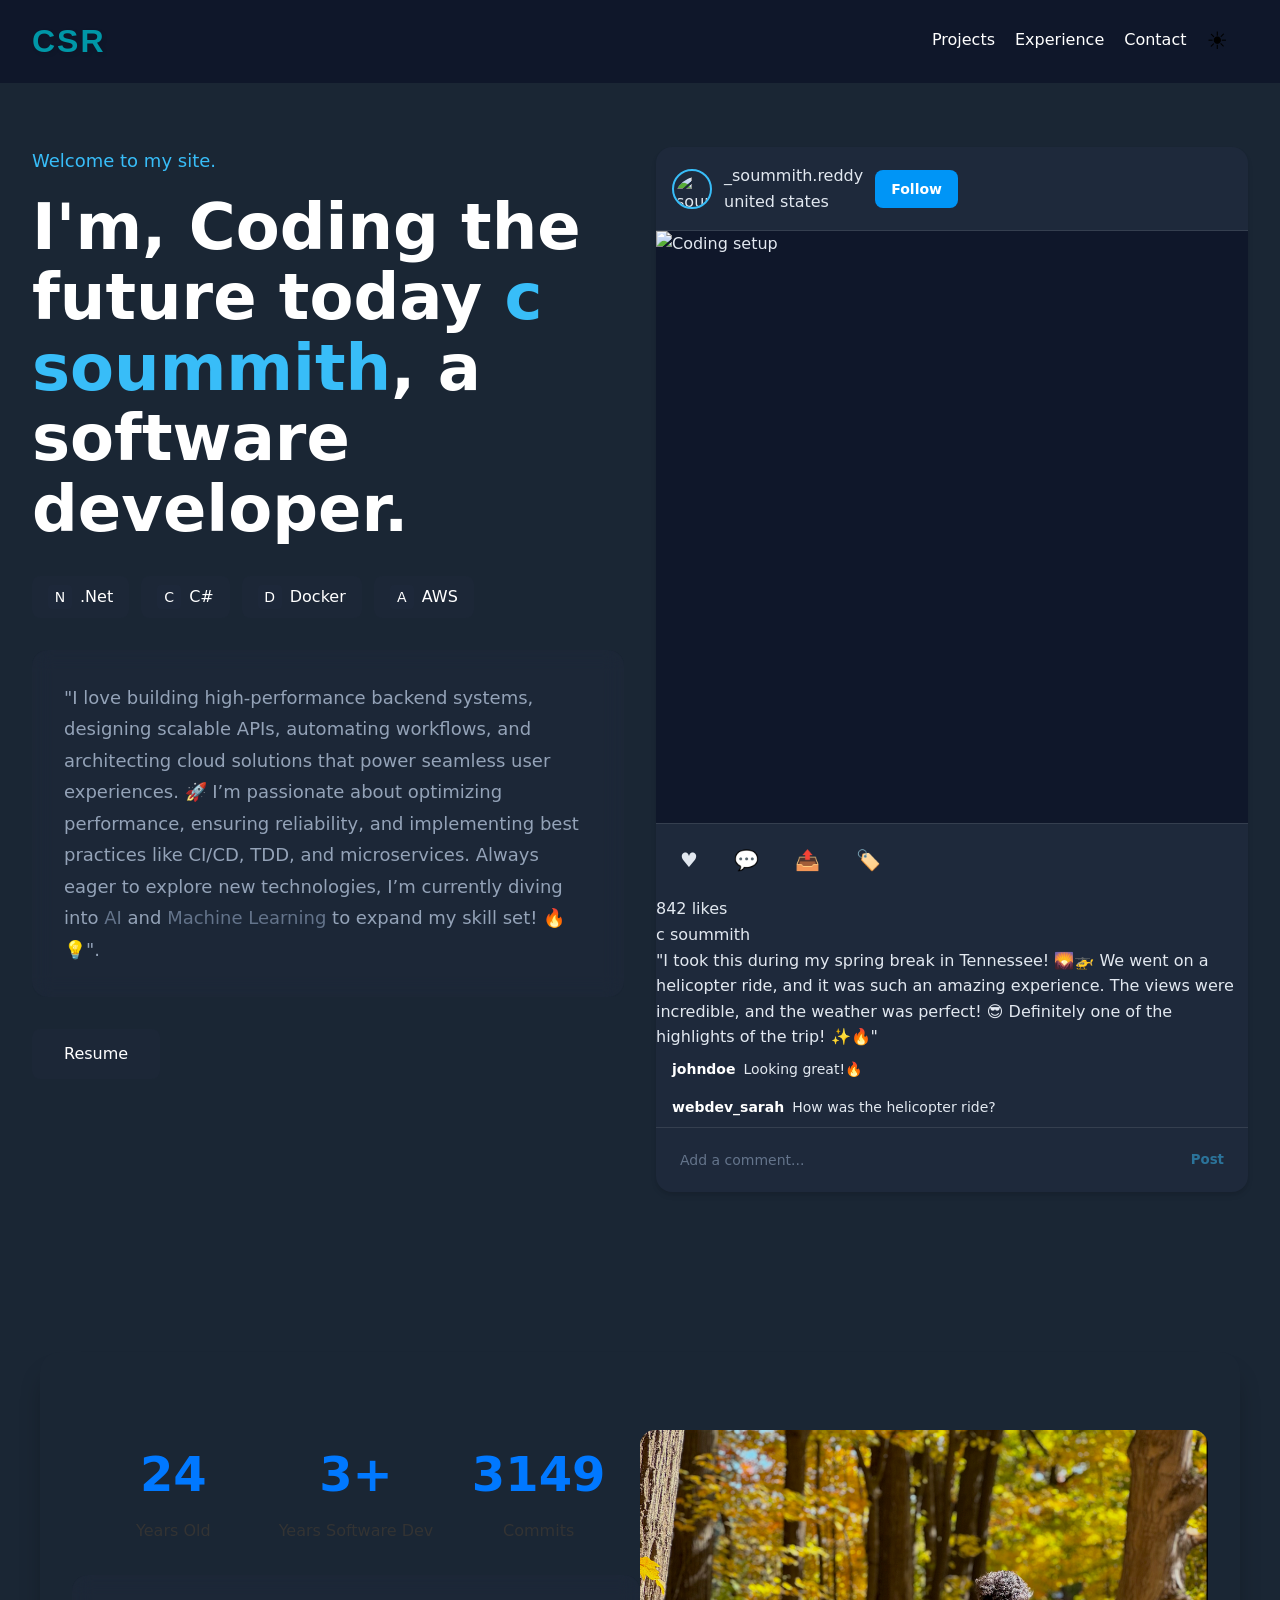
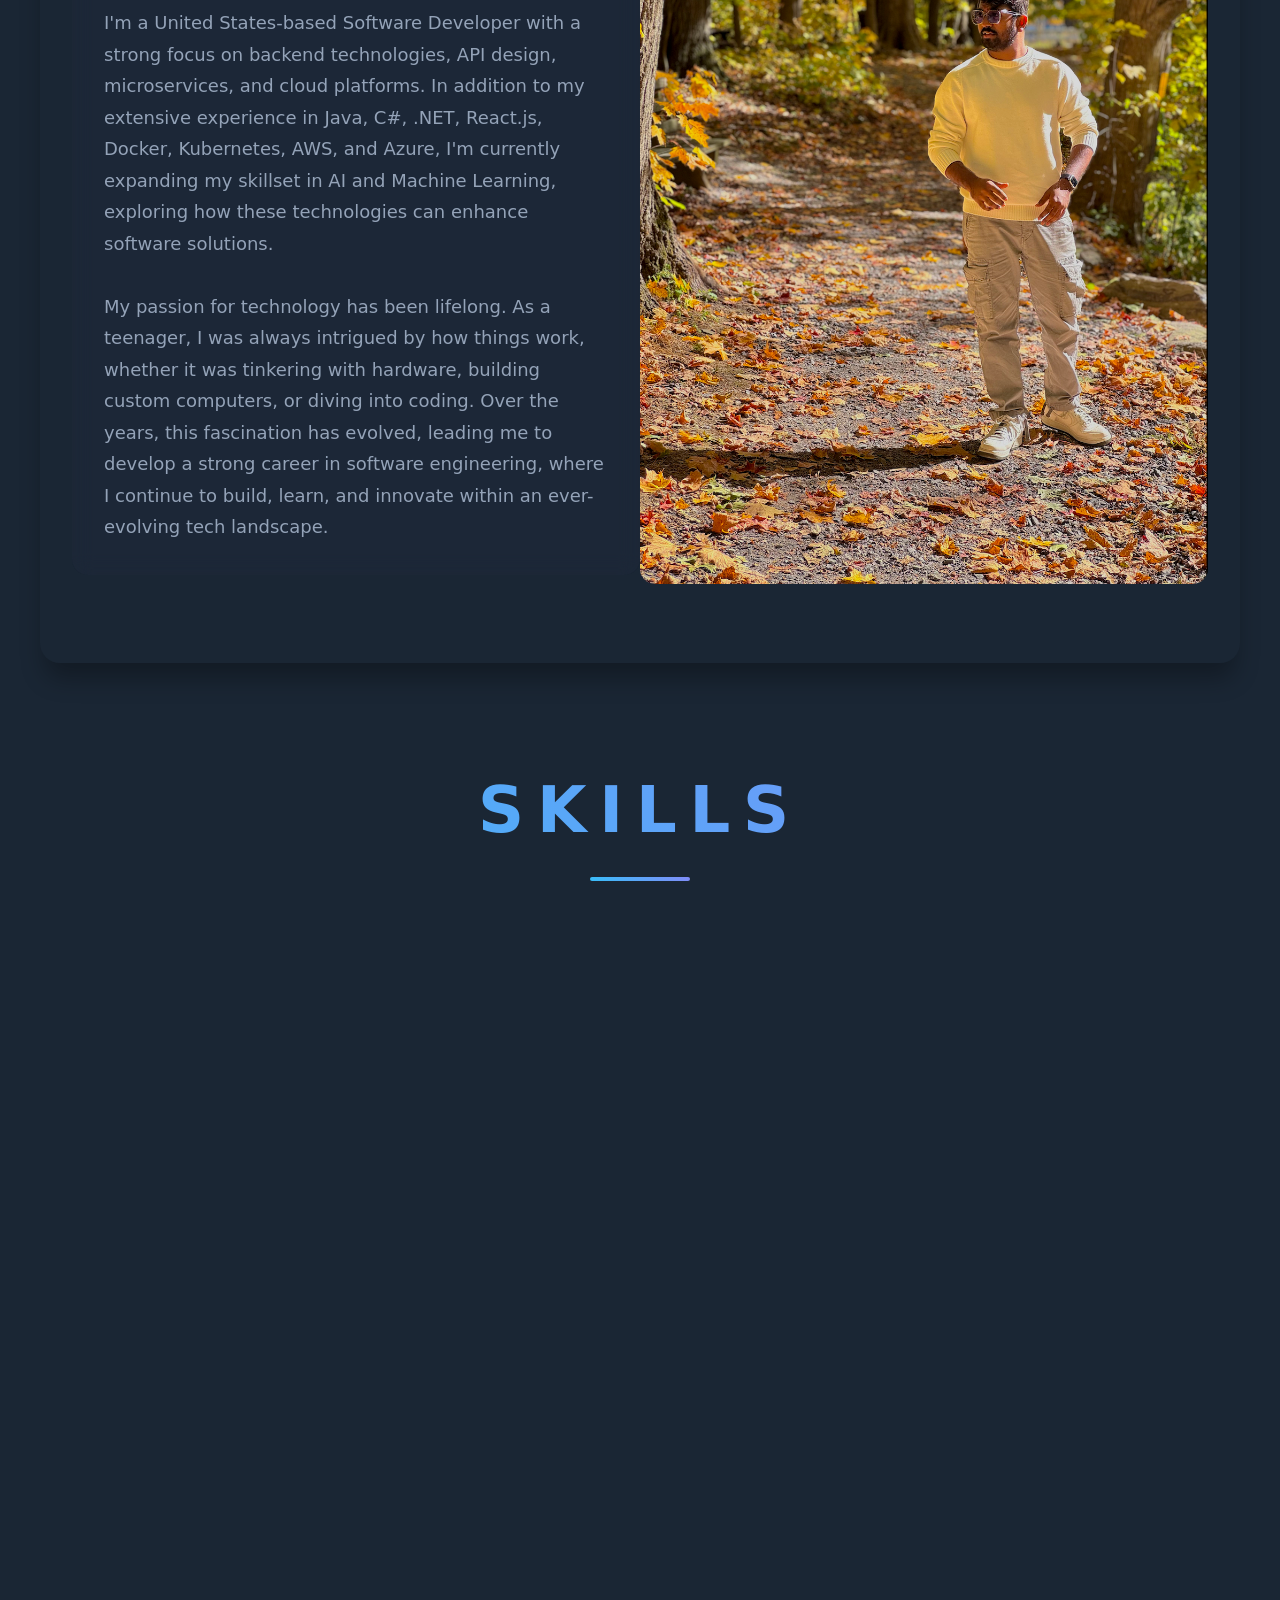
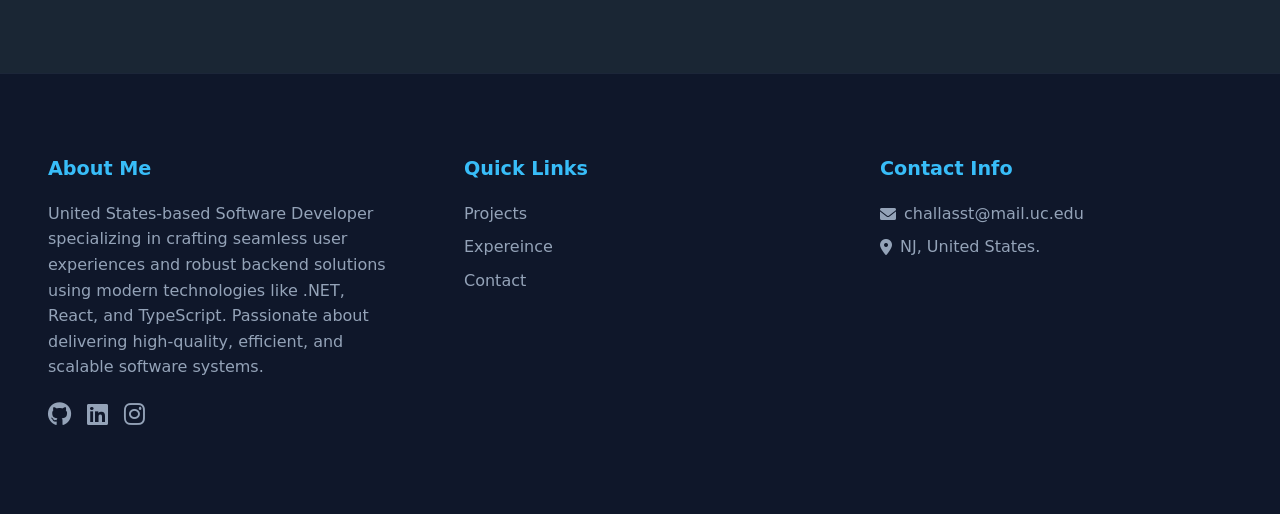
==== src/html/about.html @ bee78a9a "Initial commit" ====
<!DOCTYPE html>
<html lang="en">
<head>
    <meta charset="UTF-8">
    <meta name="viewport" content="width=device-width, initial-scale=1.0">
    <link rel="icon" type="image/png" href="/images/homepage/logo.png">
<title>portfolio | CSR</title>
    <script src="https://cdn.jsdelivr.net/npm/TagCloud@2.2.0/dist/TagCloud.min.js"></script>
    <link rel="stylesheet" href="https://cdnjs.cloudflare.com/ajax/libs/font-awesome/6.0.0/css/all.min.css">
    <link rel="stylesheet" href="/src/css/about.css">
</head>
<body>
    <!-- Navigation -->
    <nav class="nav-container">
        <a href="/homepage.html" class="csr-text">CSR</a>
        <div class="nav-right">
            <ul class="nav-links">
               
                <li><a href="/src/html/projects.html">Projects</a></li>
                <li><a href="/src/html/Expereince.html">Experience</a></li>
                <li><a href="/src/html/contact.html">Contact</a></li>
                <li>
                    <button class="dark-mode-toggle" id="dark-mode-toggle">
                        ☀️
                    </button>
                </li>

            </ul>
        </div>
    </nav>
    <br>
    <br>

    <div class="layout">
        <div class="heros-content">
            <p class="welcome-text">Welcome to my site.</p>
            <h1 class="hero-title">
                I'm, Coding the future today <span>c soummith</span>, a<br>
                software developer.
            </h1>

            <div class="tech-stack">
                <div class="tech-item">
                    <div class="tech-icon">N</div>
                    <span>.Net</span>
                </div>
                <div class="tech-item">
                    <div class="tech-icon">C</div>
                    <span>C#</span>
                </div>
                <div class="tech-item">
                    <div class="tech-icon">D</div>
                    <span>Docker</span>
                </div>
                <div class="tech-item">
                    <div class="tech-icon">A</div>
                    <span>AWS</span>
                </div>
            </div>

            <p class="description">
                "I love building high-performance backend systems, designing scalable APIs, automating workflows, and architecting 
                cloud solutions that power seamless user experiences. 🚀 I’m passionate about optimizing performance, ensuring reliability,
                 and implementing best practices like CI/CD, TDD, and microservices. Always eager to explore new technologies, 
                 I’m currently diving into <a href="#" class="link">AI</a> and
                <a href="#" class="link">Machine Learning</a> to expand my skill set! 🔥💡".
            </p>

            <div class="button-group">
                <a href="/Assets/Soummith_Resume.pdf" download="Your_Resume.pdf" class="btn btn-secondary tooltip">Resume
                    <span class="tooltip-text">You can download my resume</span>
                </a>
            </div>
            
        </div>

        <div class="code-preview">
            <div class="instagram-card">
                <div class="instagram-header">
                    <div class="instagram-profile">
                        <img src="/images/About/display.png" alt="soummith" />
                    </div>
                    <div class="instagram-profile-info">
                        <div class="instagram-username">_soummith.reddy</div>
                        <div class="instagram-location">united states</div>
                    </div>
                    <a href="https://www.instagram.com/_soummith.reddy?igsh=MTcxemN2YmtidGx4bA==" 
                       target="_blank" 
                       rel="noopener noreferrer" 
                       class="instagram-follow-btn">
                        Follow
                    </a>
                </div>
                
                <div class="instagram-image">
                    <img src="/images/About/background.png" alt="Coding setup" />
                </div>
                
                <div class="instagram-actions">
                    <button class="instagram-action">♥️</button>
                    <button class="instagram-action">💬</button>
                    <button class="instagram-action">📤</button>
                    <button class="instagram-action">🏷️</button>
                </div>
                
                <div class="instagram-likes">
                    842 likes
                </div>
                
                <div class="instagram-caption">
                    <span class="instagram-caption-username">c soummith</span><br>
                    "I took this during my spring break in Tennessee! 🌄🚁 We went on a helicopter ride, 
                    and it was such an amazing experience.
                     The views were incredible, and the weather was perfect! 
                     😎 Definitely one of the highlights of the trip! ✨🔥"
                </div>

                <div class="instagram-comments">
                    <div class="instagram-comment">
                        <span class="comment-username">johndoe</span>
                        <span>Looking great!🔥</span>
                    </div>
                    <div class="instagram-comment">
                        <span class="comment-username">webdev_sarah</span>
                        <span>How was the helicopter ride?</span>
                    </div>
                </div>
                
                <div class="instagram-add-comment">
                    <input type="text" class="comment-input" placeholder="Add a comment..." />
                    <button class="post-button">Post</button>
                </div>
            </div>
        </div>

    </div>
   

    <div class="container">
        

        <div class="hero-section">
            <div class="hero-content">
                <div class="stats-grid">
                    <div class="stat-item">
                        <div class="stat-number" data-hover="Years Old">24</div>
                        <div class="stat-label">Years Old</div>
                    </div>
                    <div class="stat-item">
                        <div class="stat-number" data-hover="Years Software Dev">3+</div>
                        <div class="stat-label">Years Software Dev</div>
                    </div>
                    <div class="stat-item">
                        <div class="stat-number" data-hover="Commits">3149</div>
                        <div class="stat-label">Commits</div>
                    </div>
                </div>
        
                <div class="description">
                    <p>I'm a United States-based Software Developer with a strong focus on backend technologies, API design, microservices, and cloud platforms. In addition to my extensive experience in Java, C#, .NET, React.js, Docker, Kubernetes, AWS, and Azure, I'm currently expanding my skillset in AI and Machine Learning, exploring how these technologies can enhance software solutions.</p> 
                    <br> 
                    <p>My passion for technology has been lifelong. As a teenager, I was always intrigued by how things work, whether it was tinkering with hardware, building custom computers, or diving into coding. Over the years, this fascination has evolved, leading me to develop a strong career in software engineering, where I continue to build, learn, and innovate within an ever-evolving tech landscape.</p>
                </div>
            </div>
        
            <!-- Right Image -->
            <div class="hero-image">
                <img src="/images/About/hero.png" alt="Your Image">
            </div>
        </div>

        <h2 id="skills" class="section-header">Skills</h2>
        <div id="sphere-container">
            <div id="skills-sphere"></div>
        </div>
    </div>

    <footer class="footer">
        <div class="footer-content">
            <div class="footer-section">
                <h3>About Me</h3>
                <p>United States-based Software Developer specializing in crafting seamless user experiences and robust backend solutions using modern technologies like .NET, React, and TypeScript. Passionate about delivering high-quality, efficient, and scalable software systems.</p>
                <div class="social-links">
                    <a href="https://github.com/csoummith" target="_blank"><i class="fab fa-github"></i></a>
                    <a href="https://www.linkedin.com/in/csoummith/" target="_blank"><i class="fab fa-linkedin"></i></a>
                    <a href="https://www.instagram.com/_soummith.reddy?igsh=MTcxemN2YmtidGx4bA==" target="_blank"><i class="fab fa-instagram"></i></a>
                </div>
            </div>

            <div class="footer-section">
                <h3>Quick Links</h3>
                <ul class="quick-links">
                    <li><a href="/src/html/projects.html">Projects</a></li>
                    <li><a href="/src/html/Expereince.html">Expereince</a></li>
                    <li><a href="/src/html/contact.html">Contact</a></li>
                </ul>
            </div>

            <div class="footer-section">
                <h3>Contact Info</h3>
                <div class="contact-info">
                    <i class="fas fa-envelope"></i>
                    <span>challasst@mail.uc.edu</span>
                </div>
                <div class="contact-info">
                    <i class="fas fa-map-marker-alt"></i>
                    <span>NJ, United States.</span>
                </div>
            </div>
        </div>
    </footer>

    <script src="/src/js/about.js"></script>
</body>
</html>
---- src/css/about.css ----
.hero-section {
    display: flex;
    align-items: center; /* Aligns items vertically */
    justify-content: space-between; /* Ensures content stays on the left, image on the right */
    background-color: #1a2634;
    padding: 4rem 2rem;
    border-radius: 20px;
    box-shadow: 0 20px 25px -5px rgba(0, 0, 0, 0.3);
    max-width: 1200px; /* Prevents it from being too wide */
    margin: 6rem auto; /* Centers it horizontally */
}

/* Left Side: Content */
.hero-content {
    flex: 1;
    max-width: 55%; /* Ensures text doesn’t take full width */
}

/* Right Side: Image */
.hero-image {
    flex: 1;
    display: flex;
    justify-content: center;
    align-items: center;
}

.hero-image img {
    max-width: 100%;
    height: auto;
    border-radius: 15px; /* Smooth border */
}
        * {
    margin: 0;
    padding: 0;
    box-sizing: border-box;
}
.dark-mode {
background-color: #e1e4e3;
color: #fff;
}

.dark-mode .nav-container {
background-color: #1A1D23;
}

.dark-mode .nav-links a {
color: #fff;
}

.dark-mode .nav-links a:hover {
color: #ccc;
}

.dark-mode-toggle {
background: none;
border: none;
font-size: 1.5rem;
cursor: pointer;
}

body {
    background-color: #1a2634;
    color: #94a3b8;
    font-family: system-ui, -apple-system, sans-serif;
    line-height: 1.6;
    min-height: 100vh;
    display: flex;
    flex-direction: column;
}


.csr-text {
    font-family: 'Arial Black', sans-serif;
    font-size: 2rem;
    color: #0097A7; /* Teal color */
    text-transform: uppercase;
    letter-spacing: 2px;
    font-weight: 900;
    text-shadow: 2px 2px 4px rgba(0,0,0,0.1);
    text-decoration: none;
    display: inline-block;
    transition: transform 0.3s ease;
}

.csr-text:hover {
    transform: scale(1.05);
}

.container {
    max-width: 1400px;
    margin: 0 auto;
    padding: 6rem 2rem 2rem;
    flex: 1;
    justify-content: center; /* Center horizontally */
    align-items: center;
}

.nav-container {
    position: fixed;
    top: 0;
    left: 0;
    right: 0;
    padding: 1rem 2rem;
    background-color: rgba(15, 23, 42, 0.9);
    backdrop-filter: blur(10px);
    z-index: 1000;
    display: flex;
    justify-content: space-between;
    align-items: center;
}
.nav-right {
    margin-left: auto;
}

.nav-links {
    list-style: none;
    margin: 0;
    padding: 0;
    display: flex;
}

.nav-links li {
    margin-right: 20px;
}

.nav-links a {
    color: #fff;
    text-decoration: none;
    transition: color 0.3s ease;
}

.nav-links a:hover {
    color: #ccc;
}


/* Section Headers */
.section-header {
    font-size: 4rem;
    font-weight: 800;
    background: linear-gradient(45deg, #38bdf8, #818cf8);
    -webkit-background-clip: text;
    -webkit-text-fill-color: transparent;
    text-align: center;
    margin: 3rem 0;
    text-transform: uppercase;
    letter-spacing: 0.2em;
    position: relative;
}

.section-header::after {
    content: "";
    display: block;
    width: 100px;
    height: 4px;
    background: linear-gradient(45deg, #38bdf8, #818cf8);
    margin: 1rem auto;
    border-radius: 2px;
}

/* Hero Section */
.hero-section {
    display: flex;
    align-items: center; /* Aligns items vertically */
    justify-content: space-between; /* Ensures content stays on the left, image on the right */
    background-color: #1a2634;
    padding: 4rem 2rem;
    border-radius: 20px;
    box-shadow: 0 20px 25px -5px rgba(0, 0, 0, 0.3);
    max-width: 1200px; /* Prevents it from being too wide */
    margin: 6rem auto; /* Centers it horizontally */
}


.profile-image {
    position: relative;
    border-radius: 20px;
    overflow: hidden;
    box-shadow: 0 20px 25px -5px rgba(0, 0, 0, 0.3);
    height: 500px;
}

.profile-image img {
    width: 100%;
    height: 100%;
    object-fit: cover;
    display: block;
}

/* Stats Grid */
/* Stats Grid Container */
.stats-grid {
    display: grid;
    grid-template-columns: repeat(auto-fit, minmax(150px, 1fr));
    gap: 20px;
    text-align: center;
    margin: 20px 0;
    padding: 0 20px;
}

/* Stat Item Styling */
.stat-item {
    position: relative;
}

/* Stat Number Styling */
.stat-number {
    font-size: 3rem;
    font-weight: bold;
    color: #0078ff;
    margin-bottom: 5px;
    position: relative;
    transition: color 0.3s ease, transform 0.3s ease;
    cursor: pointer;
}

/* Hover Effect for Stat Number */
.stat-number:hover {
    color: #004aad;
    transform: translateY(-5px);
}
.dark-mode .hero-section {
    background-color: #8d96be; /* Dark background */
    color: #E0E0E0; /* Light text */
  }
  
  .dark-mode .tooltip-text {
    background-color: #4A4E69; /* Dark tooltip */
    color: #0f0e0d; /* Light text */
  }
  .dark-mode .stat-number{
    color: #555;
  }
  

/* Tooltip Text Styling */
.tooltip-text {
    position: absolute;
    bottom: -30px;
    left: 50%;
    transform: translateX(-50%);
    font-size: 0.9rem;
    font-weight: 500;
    color: #555;
    opacity: 0;
    visibility: hidden;
    background: #fff;
    padding: 5px 10px;
    border-radius: 5px;
    box-shadow: 0 2px 5px rgba(0, 0, 0, 0.1);
    white-space: nowrap;
    transition: opacity 0.3s ease, transform 0.3s ease;
}

/* Show Tooltip on Hover */
.stat-number:hover + .tooltip-text {
    opacity: 1;
    visibility: visible;
    transform: translateX(-50%) translateY(-5px);
}

/* Stat Label Styling */
.stat-label {
    font-size: 1rem;
    font-weight: 500;
    color: #333;
    margin-top: 5px;
    transition: color 0.3s ease;
}

/* Hover Effect for Stat Label */
.stat-item:hover .stat-label {
    color: #0078ff;
}


/* Description */
.description {
    margin: 2rem 0;
    font-size: 1.1rem;
    line-height: 1.8;
    padding: 2rem;
    background: rgba(30, 41, 59, 0.5);
    border-radius: 1rem;
    backdrop-filter: blur(10px);
}

.highlight {
    color: #38bdf8;
    font-weight: 500;
}

/* Skills Sphere */
#sphere-container {
    position: relative;
    width: 100%;
    height: 600px;
    display: flex;
    justify-content: center;
    align-items: center;
    margin: 4rem 0;
}

#skills-sphere {
    width: 600px;
    height: 600px;
    position: relative;
}

.tagcloud {
    font-size: 20px;
    color: #38bdf8;
}

.tagcloud span {
    padding: 30px;
    background-size: 40px;
    background-repeat: no-repeat;
    background-position: center;
    transition: all 0.3s ease;
}

.tagcloud span:hover {
    color: #ffffff;
    transform: scale(1.1);
}

/* Footer */
.footer {
    background-color: rgba(15, 23, 42, 0.95);
    padding: 4rem 0;
    border-top: 1px solid rgba(148, 163, 184, 0.1);
    margin-top: auto;
}

.footer-content {
    max-width: 1400px;
    margin: 0 auto;
    padding: 0 2rem;
    display: grid;
    grid-template-columns: repeat(3, 1fr);
    gap: 2rem;
}

.footer-section {
    padding: 1rem;
}

.footer-section h3 {
    color: #38bdf8;
    margin-bottom: 1rem;
    font-size: 1.2rem;
}

.footer-section p {
    margin-bottom: 1rem;
}

.social-links {
    display: flex;
    gap: 1rem;
}

.social-links a {
    color: #94a3b8;
    font-size: 1.5rem;
    transition: all 0.3s ease;
}

.social-links a:hover {
    color: #38bdf8;
    transform: translateY(-2px);
}

.quick-links {
    list-style: none;
}

.quick-links li {
    margin-bottom: 0.5rem;
}

.quick-links a {
    color: #94a3b8;
    text-decoration: none;
    transition: color 0.3s ease;
    display: inline-block;
}

.quick-links a:hover {
    color: #38bdf8;
}

.contact-info {
    display: flex;
    align-items: center;
    gap: 0.5rem;
    margin-bottom: 0.5rem;
    color: #94a3b8;
}

/* Responsive Design */
@media (max-width: 1024px) {
    .hero-section {
        grid-template-columns: 1fr;
    }

    .stats-grid {
        grid-template-columns: repeat(2, 1fr);
    }

    .profile-image {
        height: 400px;
    }

    #skills-sphere {
        width: 400px;
        height: 400px;
    }
}

@media (max-width: 768px) {
    .footer-content {
        grid-template-columns: 1fr;
    }

    .footer-section {
        text-align: center;
    }

    .social-links {
        justify-content: center;
    }

    .contact-info {
        justify-content: center;
    }
}

@media (max-width: 640px) {
    .section-header {
        font-size: 3rem;
    }

    .stats-grid {
        grid-template-columns: 1fr;
    }
}
* {
    margin: 0;
    padding: 0;
    box-sizing: border-box;
    font-family: system-ui, -apple-system, sans-serif;
}

.container {
    max-width: 1280px;
    margin: 0 auto;
    padding: 4rem 1rem;
    justify-content: center; /* Center horizontally */
    align-items: center;
}

.welcome-text {
    color: #60A5FA;
    margin-bottom: 1rem;
    font-size: 1.125rem;
}

.hero-title {
    font-size: 3.75rem;
    font-weight: bold;
    color: white;
    margin-bottom: 2rem;
    line-height: 1.2;
}

.hero-title span {
    color: #60A5FA;
}

.tech-stack {
    display: flex;
    flex-wrap: wrap;
    gap: 1rem;
    margin-bottom: 2rem;
}

.tech-item {
    display: flex;
    align-items: center;
    gap: 0.5rem;
    background-color: #1F2937;
    padding: 0.5rem 1rem;
    border-radius: 0.5rem;
}

.tech-icon {
    width: 1.5rem;
    height: 1.5rem;
    background-color: #374151;
    border-radius: 0.25rem;
    display: flex;
    align-items: center;
    justify-content: center;
}

.description {
    font-size: 1.125rem;
    max-width: 48rem;
    margin-bottom: 1.5rem;
}

.description span {
    font-style: italic;
}

.learning-links {
    color: #9CA3AF;
    text-decoration: none;
    transition: color 0.3s ease;
}

.learning-links:hover {
    color: white;
}

.button-group {
    display: flex;
    gap: 1rem;
    margin-bottom: 2rem;
}

.btn {
    padding: 0.75rem 2rem;
    border-radius: 0.5rem;
    font-weight: 500;
    border: none;
    cursor: pointer;
    transition: background-color 0.3s ease;
}

.btn-primary {
    background-color: #2563EB;
    color: white;
}

.btn-primary:hover {
    background-color: #1D4ED8;
}

.btn-secondary {
    background-color: #1F2937;
    color: white;
}

.btn-secondary:hover {
    background-color: #374151;
}

.interests-container {
    display: flex;
    flex-wrap: wrap;
    gap: 0.5rem;
    margin-top: 2rem;
}

.interest-tag {
    padding: 0.25rem 0.75rem;
    border-radius: 9999px;
    font-size: 0.875rem;
    white-space: nowrap;
}

/* Interest tag variants */
.tag-hiker {
    background-color: rgba(20, 184, 166, 0.2);
    color: #2DD4BF;
}

.tag-chef {
    background-color: rgba(34, 197, 94, 0.2);
    color: #4ADE80;
}

.tag-runner {
    background-color: rgba(249, 115, 22, 0.2);
    color: #FB923C;
}

.tag-mixologist {
    background-color: rgba(219, 39, 119, 0.2);
    color: #F472B6;
}

.tag-space {
    background-color: rgba(168, 85, 247, 0.2);
    color: #C084FC;
}

/* Responsive Design */
@media (max-width: 768px) {
    .hero-title {
        font-size: 2.5rem;
    }

    .tech-stack {
        gap: 0.75rem;
    }

    .button-group {
        flex-direction: column;
    }

    .btn {
        width: 100%;
        text-align: center;
    }

    .interests-container {
        justify-content: center;
    }
}

@media (max-width: 480px) {
    .hero-title {
        font-size: 2rem;
    }

    .tech-stack {
        flex-direction: column;
    }

    .tech-item {
        width: 100%;
    }

    .description {
        font-size: 1rem;
    }
}
@keyframes float {
    0%, 100% {
        transform: translateY(0);
    }
    50% {
        transform: translateY(-20px);
    }
}


.code-preview {
    position: relative;
}

/* Tooltip container */
.tooltip {
    position: relative;
    display: inline-block;
    text-decoration: none;
}

/* Tooltip text (hidden by default) */
.tooltip .tooltip-text {
    visibility: hidden;
    background-color: #333;
    color: #fff;
    text-align: center;
    padding: 5px;
    border-radius: 5px;
    font-size: 14px;

    /* Position the tooltip below the button */
    position: absolute;
    top: 150%;
    left: 50%;
    transform: translateX(-50%);
    z-index: 1;
    opacity: 0;
    transition: opacity 0.3s ease-in-out;
}

/* Tooltip arrow */
.tooltip .tooltip-text::after {
    content: "";
    position: absolute;
    bottom: 100%; /* Position the arrow above the tooltip */
    left: 50%;
    transform: translateX(-50%);
    border-width: 5px;
    border-style: solid;
    border-color: transparent transparent #333 transparent;
}

/* Show the tooltip on hover */
.tooltip:hover .tooltip-text {
    visibility: visible;
    opacity: 1;
}

.layout {
    max-width: 1400px;
    margin: 0 auto;
    padding: 0 2rem;
    display: grid;
    grid-template-columns: 1fr 1fr;
    gap: 2rem;
    align-items: start;
    padding-top: 4rem;
}

.heros-content {
    padding-top: 2rem;
}

.welcome-text {
    color: #38BDF8;
    font-size: 1.125rem;
    margin-bottom: 1rem;
}

.hero-title {
    font-size: 4rem;
    font-weight: 800;
    color: white;
    line-height: 1.1;
    margin-bottom: 2rem;
}

.hero-title span {
    color: #38BDF8;
    display: inline;
}

.tech-stack {
    display: flex;
    flex-wrap: wrap;
    gap: 0.75rem;
    margin-bottom: 2rem;
}

.tech-item {
    display: flex;
    align-items: center;
    gap: 0.5rem;
    background-color: rgba(30, 41, 59, 0.5);
    padding: 0.5rem 1rem;
    border-radius: 0.5rem;
    color: white;
}

.tech-icon {
    width: 1.5rem;
    height: 1.5rem;
    background-color: rgba(30, 41, 59, 0.8);
    border-radius: 0.25rem;
    display: flex;
    align-items: center;
    justify-content: center;
    font-size: 0.875rem;
}

.description {
    font-size: 1.125rem;
    line-height: 1.75;
    margin-bottom: 1.5rem;
    max-width: 42rem;
}

.wow-text {
    font-style: italic;
}

.link {
    color: #64748B;
    text-decoration: none;
    transition: color 0.2s;
}

.link:hover {
    color: white;
}

.button-group {
    display: flex;
    gap: 1rem;
    margin-top: 2rem;
    margin-bottom: 2rem;
}

.btn {
    padding: 0.75rem 2rem;
    border-radius: 0.5rem;
    font-weight: 500;
    border: none;
    cursor: pointer;
    font-size: 1rem;
    transition: all 0.2s;
}

.btn-primary {
    background-color: #0EA5E9;
    color: white;
}

.btn-primary:hover {
    background-color: #0284C7;
}

.btn-secondary {
    background-color: rgba(30, 41, 59, 0.5);
    color: white;
}

.btn-secondary:hover {
    background-color: rgba(30, 41, 59, 0.7);
}

.interests {
    display: flex;
    flex-wrap: wrap;
    gap: 0.75rem;
}

.interest-tag {
    padding: 0.375rem 1rem;
    border-radius: 9999px;
    font-size: 0.875rem;
    font-weight: 500;
}

.tag-hiker {
    background-color: rgba(20, 184, 166, 0.1);
    color: #14B8A6;
}

.tag-chef {
    background-color: rgba(34, 197, 94, 0.1);
    color: #22C55E;
}

.tag-runner {
    background-color: rgba(234, 88, 12, 0.1);
    color: #EA580C;
}

.tag-mixologist {
    background-color: rgba(219, 39, 119, 0.1);
    color: #DB2777;
}

.tag-space {
    background-color: rgba(147, 51, 234, 0.1);
    color: #9333EA;
}


/* Instagram Card Styles */
.instagram-card {
    background: #1E293B;
    border-radius: 16px;
    overflow: hidden;
    color: #E2E8F0;
    margin-top: 2rem;
    box-shadow: 0 4px 6px -1px rgba(0, 0, 0, 0.1), 0 2px 4px -1px rgba(0, 0, 0, 0.06);
    transition: transform 0.3s ease;
    max-width: 600px;
    margin-left: auto;
    margin-right: auto;
}

.instagram-card:hover {
    transform: translateY(-5px);
}

.instagram-header {
    display: flex;
    align-items: center;
    padding: 1rem;
    gap: 12px;
    border-bottom: 1px solid rgba(255, 255, 255, 0.1);
}

.instagram-profile {
    width: 40px;
    height: 40px;
    border-radius: 50%;
    overflow: hidden;
    border: 2px solid #38BDF8;
    padding: 2px;
}

.instagram-profile img {
    border-radius: 50%;
    width: 100%;
    height: 100%;
    object-fit: cover;
}

.instagram-image {
    width: 100%;
    aspect-ratio: 1;
    background: #0F172A;
    display: flex;
    align-items: center;
    justify-content: center;
    overflow: hidden;
}

.instagram-image img {
    width: 100%;
    height: 100%;
    object-fit: cover;
    transition: transform 0.3s ease;
}

.instagram-image:hover img {
    transform: scale(1.05);
}

.instagram-actions {
    padding: 1rem;
    display: flex;
    gap: 1.25rem;
    border-top: 1px solid rgba(255, 255, 255, 0.1);
}

.instagram-action {
    background: none;
    border: none;
    color: #E2E8F0;
    cursor: pointer;
    padding: 0.5rem;
    font-size: 1.25rem;
    transition: transform 0.2s;
}

.instagram-action:hover {
    transform: scale(1.2);
    color: #38BDF8;
}

.instagram-comments {
    padding: 0 1rem;
    max-height: 150px;
    overflow-y: auto;
}

.instagram-comment {
    padding: 0.5rem 0;
    font-size: 0.875rem;
    display: flex;
    gap: 0.5rem;
}

.comment-username {
    font-weight: 600;
    color: white;
}

.instagram-add-comment {
    padding: 1rem;
    border-top: 1px solid rgba(255, 255, 255, 0.1);
    display: flex;
    align-items: center;
    gap: 1rem;
}

.comment-input {
    flex: 1;
    background: none;
    border: none;
    color: white;
    padding: 0.5rem;
    font-size: 0.875rem;
}

.comment-input::placeholder {
    color: #64748B;
}

.post-button {
    background: none;
    border: none;
    color: #38BDF8;
    font-weight: 600;
    cursor: pointer;
    padding: 0.5rem;
    opacity: 0.5;
    transition: opacity 0.2s;
}

.post-button:hover {
    opacity: 1;
}

/* Responsive Design */
@media (max-width: 1200px) {
    .layout {
        gap: 1rem;
        padding: 0 1.5rem;
    }
}

@media (max-width: 1024px) {
    .layout {
        grid-template-columns: 1fr;
        padding-top: 2rem;
    }

    .instagram-card {
        margin-bottom: 2rem;
    }
}

@media (max-width: 640px) {
    .layout {
        padding: 1rem;
    }

    .tech-stack {
        gap: 0.5rem;
    }

    .tech-item {
        padding: 0.375rem 0.75rem;
        font-size: 0.875rem;
    }

    .instagram-card {
        border-radius: 12px;
    }

    .instagram-header {
        padding: 0.75rem;
    }

    .instagram-actions {
        padding: 0.75rem;
    }

    .instagram-add-comment {
        padding: 0.75rem;
    }
}
.instagram-follow-btn {
    background-color: #0095F6;
    color: white;
    border: none;
    padding: 0.5rem 1rem;
    border-radius: 8px;
    font-size: 0.875rem;
    font-weight: 600;
    cursor: pointer;
    transition: background-color 0.2s ease;
    text-decoration: none;
    display: inline-block;
}

.instagram-follow-btn:hover {
    background-color: #0081d6;
}

@media (max-width: 640px) {
    .instagram-follow-btn {
        padding: 0.375rem 0.75rem;
        font-size: 0.75rem;
    }
}
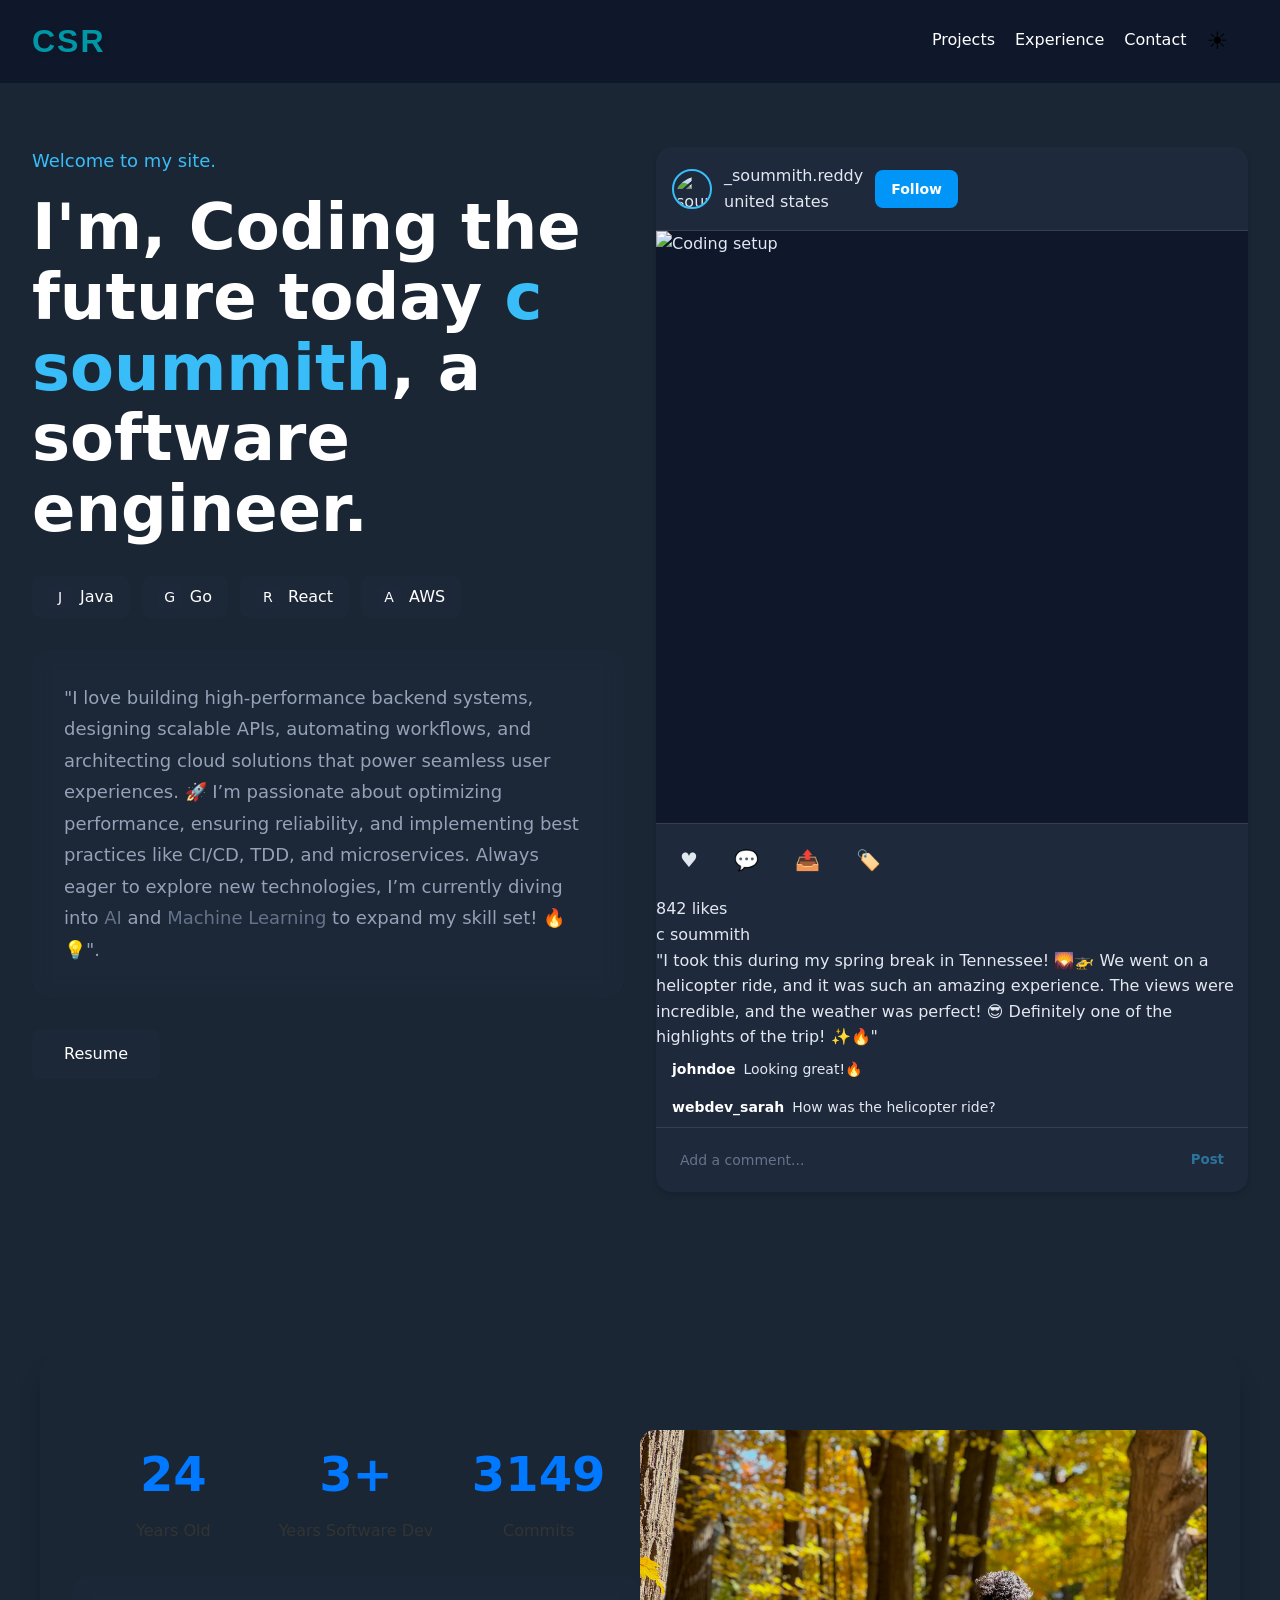
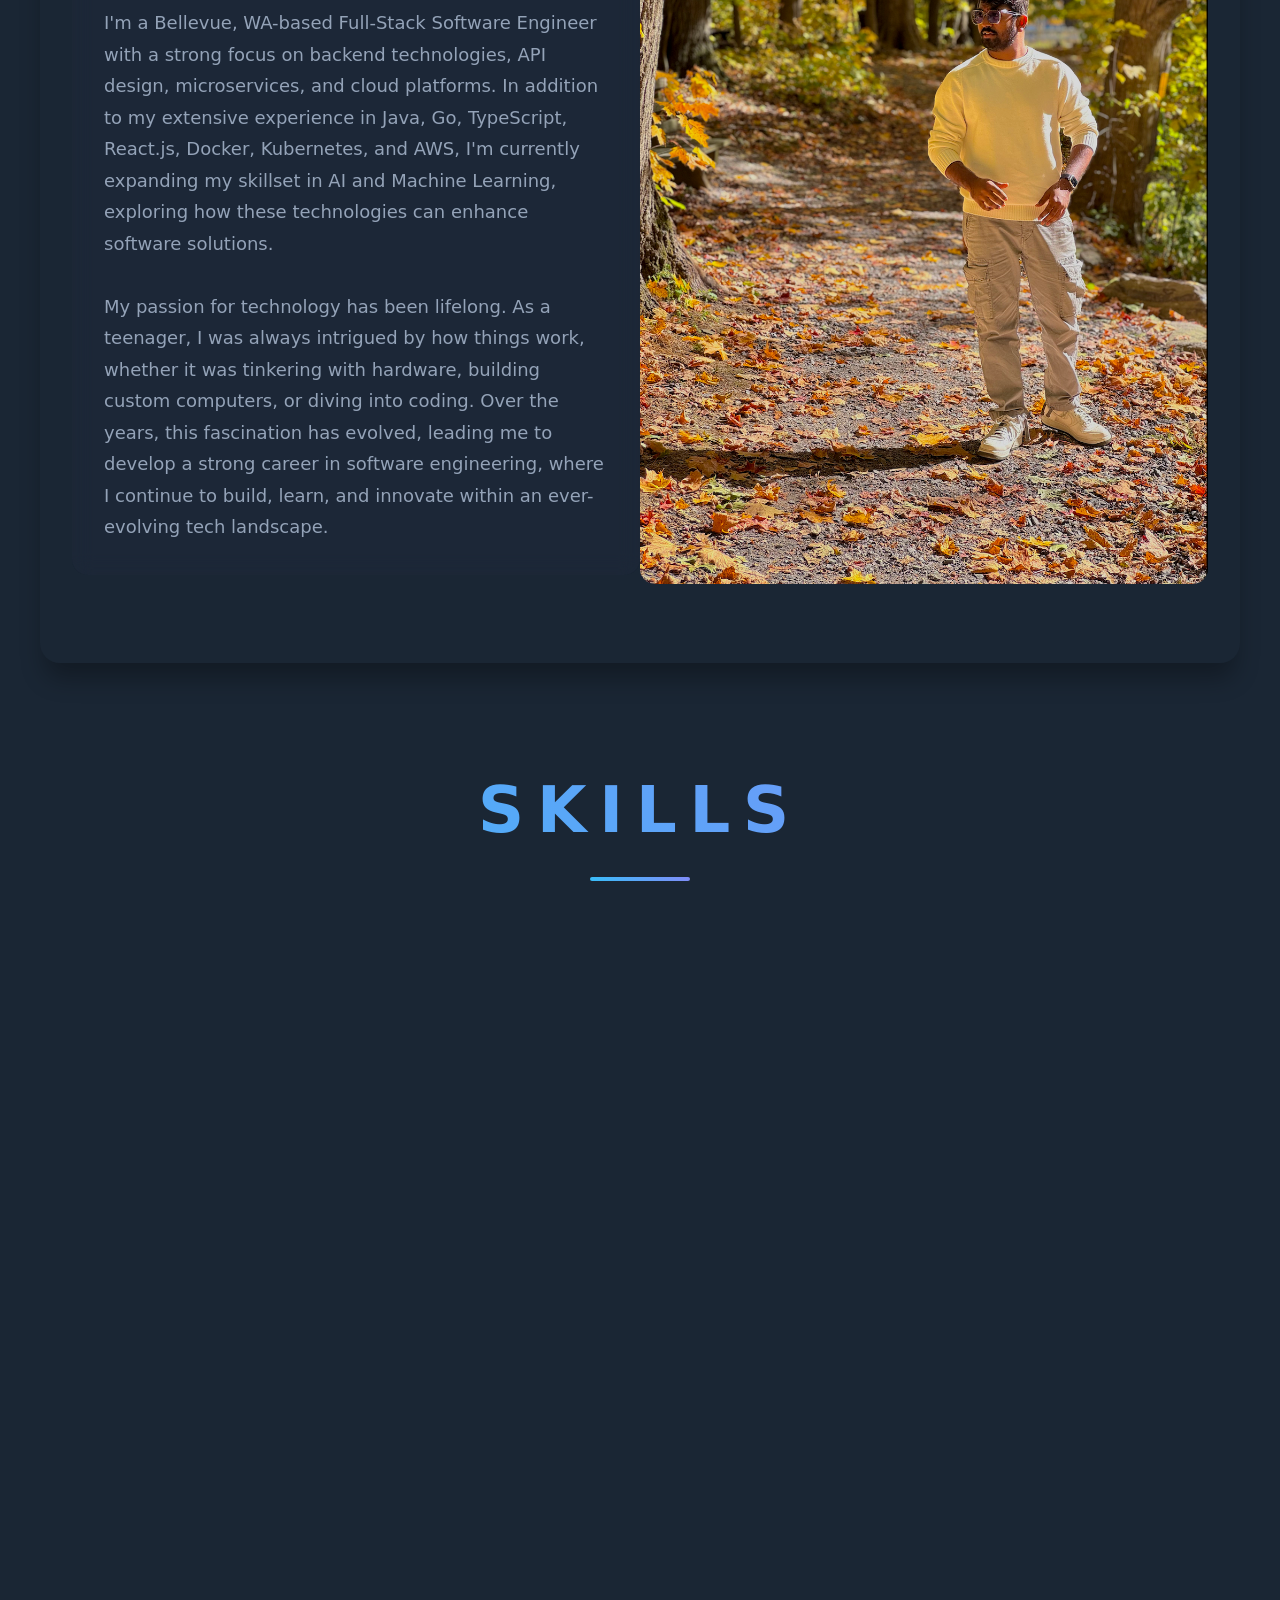
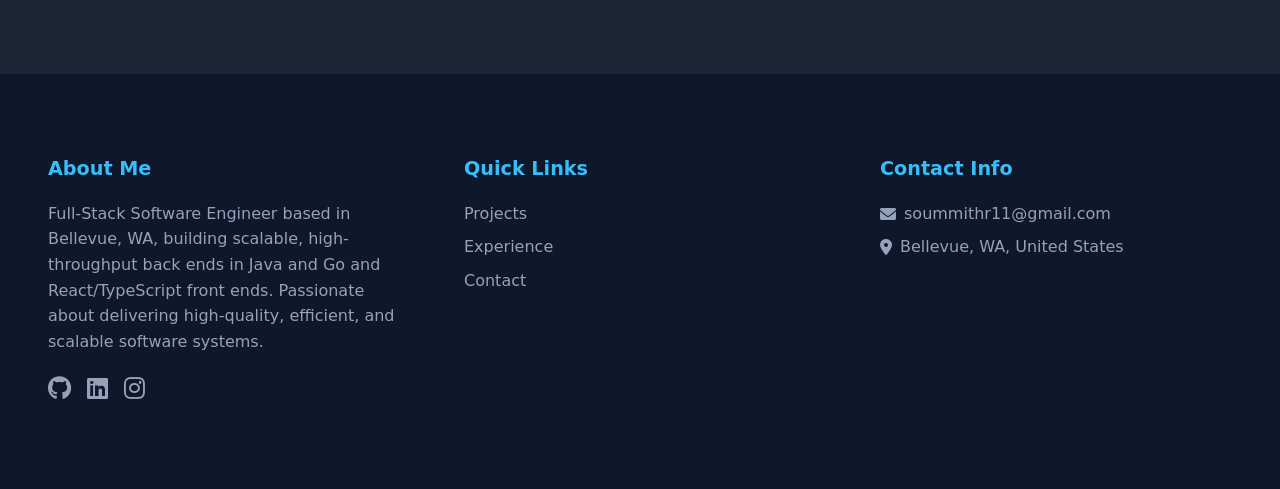
==== commit 34346e3f: "Update site content to match latest resume - Experience page: replace old roles with Amazon, Elevanc" ====
--- a/src/html/about.html
+++ b/src/html/about.html
@@ -12,7 +12,7 @@
 <body>
     <!-- Navigation -->
     <nav class="nav-container">
-        <a href="/homepage.html" class="csr-text">CSR</a>
+        <a href="/index.html" class="csr-text">CSR</a>
         <div class="nav-right">
             <ul class="nav-links">
                
@@ -36,21 +36,21 @@
             <p class="welcome-text">Welcome to my site.</p>
             <h1 class="hero-title">
                 I'm, Coding the future today <span>c soummith</span>, a<br>
-                software developer.
+                software engineer.
             </h1>
 
             <div class="tech-stack">
                 <div class="tech-item">
-                    <div class="tech-icon">N</div>
-                    <span>.Net</span>
-                </div>
-                <div class="tech-item">
-                    <div class="tech-icon">C</div>
-                    <span>C#</span>
-                </div>
-                <div class="tech-item">
-                    <div class="tech-icon">D</div>
-                    <span>Docker</span>
+                    <div class="tech-icon">J</div>
+<span>Java</span>
+                </div>
+                <div class="tech-item">
+                    <div class="tech-icon">G</div>
+<span>Go</span>
+                </div>
+                <div class="tech-item">
+                    <div class="tech-icon">R</div>
+<span>React</span>
                 </div>
                 <div class="tech-item">
                     <div class="tech-icon">A</div>
@@ -67,7 +67,7 @@
             </p>
 
             <div class="button-group">
-                <a href="/Assets/Soummith_Resume.pdf" download="Your_Resume.pdf" class="btn btn-secondary tooltip">Resume
+                <a href="/Assets/Soummith_Resume.pdf" download="Soummith_Challa_Resume.pdf" class="btn btn-secondary tooltip">Resume
                     <span class="tooltip-text">You can download my resume</span>
                 </a>
             </div>
@@ -157,7 +157,7 @@
                 </div>
         
                 <div class="description">
-                    <p>I'm a United States-based Software Developer with a strong focus on backend technologies, API design, microservices, and cloud platforms. In addition to my extensive experience in Java, C#, .NET, React.js, Docker, Kubernetes, AWS, and Azure, I'm currently expanding my skillset in AI and Machine Learning, exploring how these technologies can enhance software solutions.</p> 
+                    <p>I'm a Bellevue, WA-based Full-Stack Software Engineer with a strong focus on backend technologies, API design, microservices, and cloud platforms. In addition to my extensive experience in Java, Go, TypeScript, React.js, Docker, Kubernetes, and AWS, I'm currently expanding my skillset in AI and Machine Learning, exploring how these technologies can enhance software solutions.</p> 
                     <br> 
                     <p>My passion for technology has been lifelong. As a teenager, I was always intrigued by how things work, whether it was tinkering with hardware, building custom computers, or diving into coding. Over the years, this fascination has evolved, leading me to develop a strong career in software engineering, where I continue to build, learn, and innovate within an ever-evolving tech landscape.</p>
                 </div>
@@ -179,7 +179,7 @@
         <div class="footer-content">
             <div class="footer-section">
                 <h3>About Me</h3>
-                <p>United States-based Software Developer specializing in crafting seamless user experiences and robust backend solutions using modern technologies like .NET, React, and TypeScript. Passionate about delivering high-quality, efficient, and scalable software systems.</p>
+                <p>Full-Stack Software Engineer based in Bellevue, WA, building scalable, high-throughput back ends in Java and Go and React/TypeScript front ends. Passionate about delivering high-quality, efficient, and scalable software systems.</p>
                 <div class="social-links">
                     <a href="https://github.com/csoummith" target="_blank"><i class="fab fa-github"></i></a>
                     <a href="https://www.linkedin.com/in/csoummith/" target="_blank"><i class="fab fa-linkedin"></i></a>
@@ -191,7 +191,7 @@
                 <h3>Quick Links</h3>
                 <ul class="quick-links">
                     <li><a href="/src/html/projects.html">Projects</a></li>
-                    <li><a href="/src/html/Expereince.html">Expereince</a></li>
+                    <li><a href="/src/html/Expereince.html">Experience</a></li>
                     <li><a href="/src/html/contact.html">Contact</a></li>
                 </ul>
             </div>
@@ -200,11 +200,11 @@
                 <h3>Contact Info</h3>
                 <div class="contact-info">
                     <i class="fas fa-envelope"></i>
-                    <span>challasst@mail.uc.edu</span>
+                    <span>soummithr11@gmail.com</span>
                 </div>
                 <div class="contact-info">
                     <i class="fas fa-map-marker-alt"></i>
-                    <span>NJ, United States.</span>
+                    <span>Bellevue, WA, United States</span>
                 </div>
             </div>
         </div>
